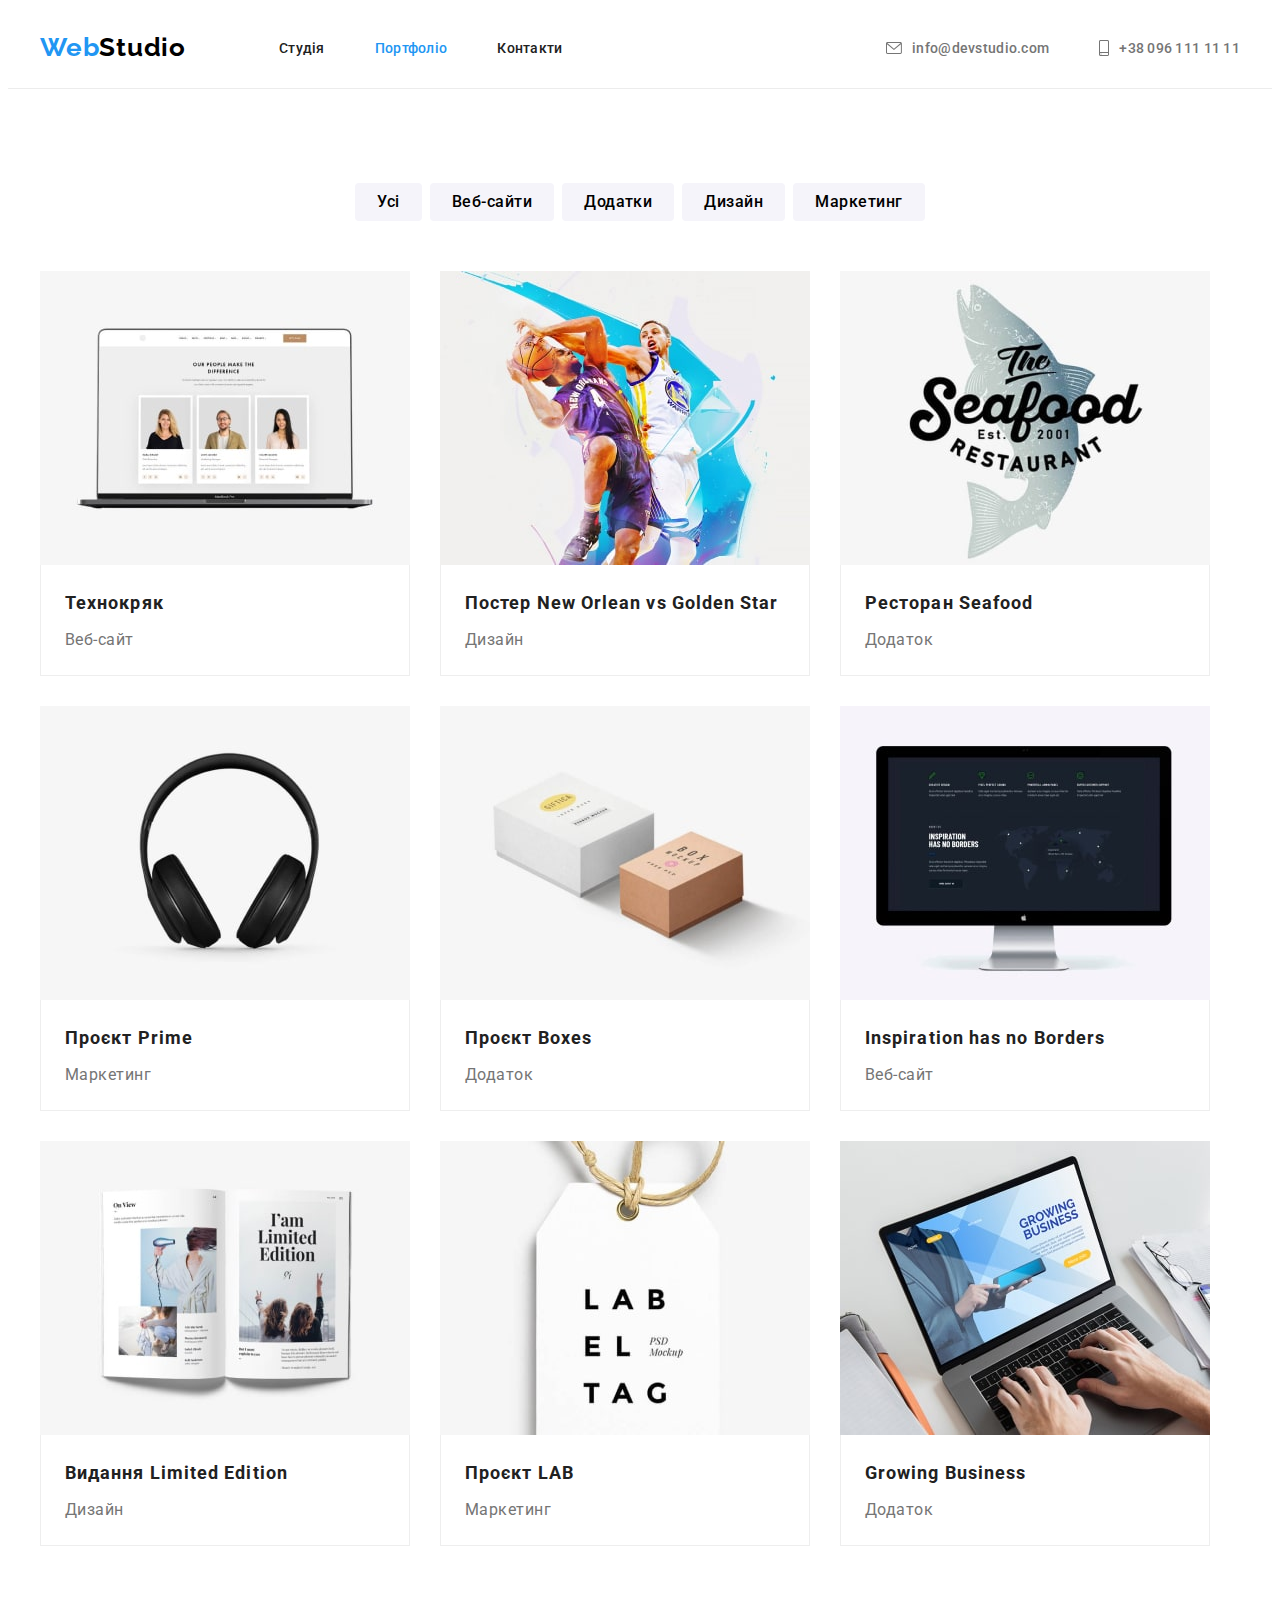
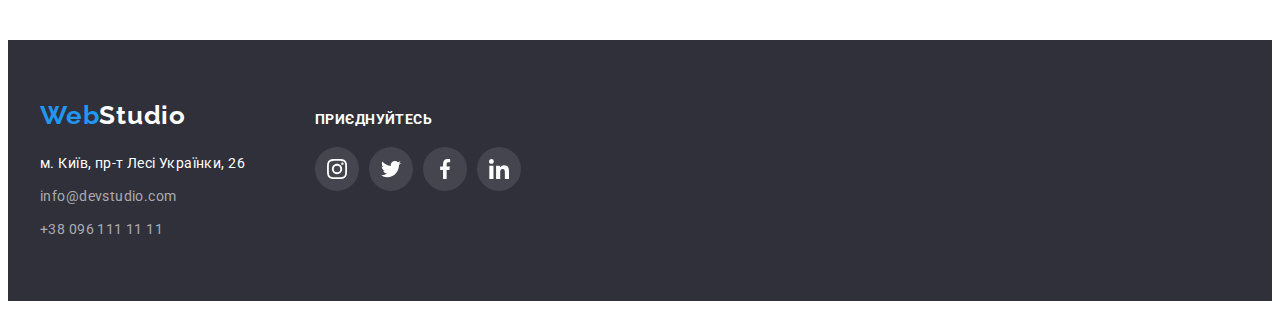
==== portfolio.html @ c8c165ee "Initial commit" ====
<!DOCTYPE html>
<html lang="uk">
  <head>
    <meta charset="UTF-8" />
    <meta http-equiv="X-UA-Compatible" content="IE=edge" />
    <meta name="viewport" content="width=device-width, initial-scale=1.0" />
    <!-- Шрифти -->
    <link rel="preconnect" href="https://fonts.googleapis.com" />
    <link rel="preconnect" href="https://fonts.gstatic.com" crossorigin />
    <link
      href="https://fonts.googleapis.com/css2?family=Raleway:wght@700&family=Roboto:wght@400;500;700;900&display=swap"
      rel="stylesheet"
    />
    <!-- Нормалізація вбудованих налаштувань браузера -->
    <link
      rel="stylesheet"
      href="https://cdnjs.cloudflare.com/ajax/libs/modern-normalize/1.1.0/modern-normalize.min.css"
      integrity="sha512-wpPYUAdjBVSE4KJnH1VR1HeZfpl1ub8YT/NKx4PuQ5NmX2tKuGu6U/JRp5y+Y8XG2tV+wKQpNHVUX03MfMFn9Q=="
      crossorigin="anonymous"
      referrerpolicy="no-referrer"
    />
    <!-- Стилі -->
    <link rel="stylesheet" href="./css/styles.css" />
    <title>Портфоліо</title>
  </head>
  <body class="page">
    <!-- Верхня лінія -->
    <header class="header">
      <div class="container top-line">
        <nav class="nav">
          <a class="logo-top logo link" href="./index.html"
            ><span class="logo-blue">Web</span>Studio</a
          >
          <ul class="nav-list list">
            <li class="nav-list-item">
              <a class="nav-list-link link" href="./index.html">Студія</a>
            </li>
            <li class="nav-list-item">
              <a class="nav-list-link link active" href="./portfolio.html"
                >Портфоліо</a
              >
            </li>
            <li class="nav-list-item">
              <a class="nav-list-link link" href="">Контакти</a>
            </li>
          </ul>
        </nav>
        <ul class="contacts-list list">
          <li class="contacts-list-item">
            <a class="contacts-list-link link" href="mailto:info@devstudio.com">
              <svg class="contact-list-icon" width="16" height="12">
                <use href="./images/icons.svg#envelope"></use>
              </svg>
              info@devstudio.com</a
            >
          </li>
          <li class="contacts-list-item tel">
            <a class="contacts-list-link link" href="tel:+380961111111">
              <svg class="contact-list-icon" width="10" height="16">
                <use href="./images/icons.svg#smartphone"></use></svg              >+38 096 111 11 11</a
            >
          </li>
        </ul>
      </div>
    </header>
    <!-- Портфоліо -->
    <main>
      <section class="section">
        <div class="container">
          <h1 class="visually-hidden">Перелік проектів</h1>
          <ul class="filter-list list">
            <li class="filter-item">
              <button class="filter-btn" type="button">Усі</button>
            </li>
            <li class="filter-item">
              <button class="filter-btn" type="button">Веб-сайти</button>
            </li>
            <li class="filter-item">
              <button class="filter-btn" type="button">Додатки</button>
            </li>
            <li class="filter-item">
              <button class="filter-btn" type="button">Дизайн</button>
            </li>
            <li class="filter-item">
              <button class="filter-btn" type="button">Маркетинг</button>
            </li>
          </ul>
          <ul class="project-list list">
            <li class="project-item">
              <a class="project-link link" href="">
                <img
                  class="img"
                  src="images/projects/img5.jpg"
                  alt="Відкритий ноутбук"
                  width="370"
                />
                <div class="proj-gr">
                  <h2 class="project-title">Технокряк</h2>
                  <p class="project-txt">Веб-сайт</p>
                </div>
              </a>
            </li>
            <li class="project-item">
              <a class="project-link link" href="">
                <img
                  class="img"
                  src="images/projects/img6.jpg"
                  alt="Баскетболісти в стрибку"
                  width="370"
                />
                <div class="proj-gr">
                  <h2 class="project-title">
                    Постер New Orlean vs Golden Star
                  </h2>
                  <p class="project-txt">Дизайн</p>
                </div>
              </a>
            </li>
            <li class="project-item">
              <a class="project-link link" href="">
                <img
                  class="img"
                  src="images/projects/img7.jpg"
                  alt="Постер з назвою ресторану на фоні силуету риби"
                  width="370"
                />
                <div class="proj-gr">
                  <h2 class="project-title">Ресторан Seafood</h2>
                  <p class="project-txt">Додаток</p>
                </div>
              </a>
            </li>
            <li class="project-item">
              <a class="project-link link" href="">
                <img
                  class="img"
                  src="images/projects/img8.jpg"
                  alt="Накладні чорні навушники"
                  width="370"
                />
                <div class="proj-gr">
                  <h2 class="project-title">Проєкт Prime</h2>
                  <p class="project-txt">Маркетинг</p>
                </div>
              </a>
            </li>
            <li class="project-item">
              <a class="project-link link" href="">
                <img
                  class="img"
                  src="images/projects/img9.jpg"
                  alt=" Дві картонні коробки, білого та коричневого кольорів"
                  width="370"
                />
                <div class="proj-gr">
                  <h2 class="project-title">Проєкт Boxes</h2>
                  <p class="project-txt">Додаток</p>
                </div>
              </a>
            </li>
            <li class="project-item">
              <a class="project-link link" href="">
                <img
                  class="img"
                  src="images/projects/img10.jpg"
                  alt="Екран фірми IMac"
                  width="370"
                />
                <div class="proj-gr">
                  <h2 class="project-title">Inspiration has no Borders</h2>
                  <p class="project-txt">Веб-сайт</p>
                </div>
              </a>
            </li>
            <li class="project-item">
              <a class="project-link link" href="">
                <img
                  class="img"
                  src="images/projects/img11.jpg"
                  alt="Розгорнутий журнал"
                  width="370"
                />
                <div class="proj-gr">
                  <h2 class="project-title">Видання Limited Edition</h2>
                  <p class="project-txt">Дизайн</p>
                </div>
              </a>
            </li>
            <li class="project-item">
              <a class="project-link link" href="">
                <img
                  class="img"
                  src="images/projects/img12.jpg"
                  alt="Білий ярличок"
                  width="370"
                />
                <div class="proj-gr">
                  <h2 class="project-title">Проєкт LAB</h2>
                  <p class="project-txt">Маркетинг</p>
                </div>
              </a>
            </li>
            <li class="project-item">
              <a class="project-link link" href="">
                <img
                  class="img"
                  src="images/projects/img13.jpg"
                  alt="Долоні на клавіатурі ноутбука"
                  width="370"
                />
                <div class="proj-gr">
                  <h2 class="project-title">Growing Business</h2>
                  <p class="project-txt">Додаток</p>
                </div>
              </a>
            </li>
          </ul>
        </div>
      </section>
    </main>
    <!-- Підвал -->
    <footer class="footer">
      <div class="container">
        <div class="real-online">
          <div class="real-address">
            <a class="logo-footer logo link" href="./index.html">
              <span class="logo-blue">Web</span
              ><span class="logo-light">Studio</span>
            </a>
            <address class="address">
              <ul class="list">
                <li class="address-item">
                  <a
                    class="footer-link link"
                    href="https://goo.gl/maps/6nsa5F7GKTP2XK6V9"
                    target="_blank"
                    rel="noopener noreferrer"
                    >м. Київ, пр-т Лесі Українки, 26</a
                  >
                </li>
                <li class="address-item">
                  <a
                    class="footer-contacts link"
                    href="mailto:info@devstudio.com"
                    >info@devstudio.com</a
                  >
                </li>
                <li class="address-item">
                  <a class="footer-contacts link" href="tel:+380961111111"
                    >+38 096 111 11 11</a
                  >
                </li>
              </ul>
            </address>
          </div>
          <div class="online-address">
            <h2 class="social-title">Приєднуйтесь</h2>
            <ul class="social-list list">
              <li class="social-item">
                <a
                  href="http://Instagram.com"
                  aria-label="Instagram"
                  target="_blank"
                  rel="noopener noreferrer"
                  class="social-link"
                  ><svg class="social-icon" width="20" height="20">
                    <use href="./images/icons.svg#instagram"></use></svg
                ></a>
              </li>
              <li class="social-item">
                <a
                  href="http://Twitter.com"
                  aria-label="Twitter"
                  target="_blank"
                  rel="noopener noreferrer"
                  class="social-link"
                  ><svg class="social-icon" width="20" height="20">
                    <use href="./images/icons.svg#twitter"></use></svg
                ></a>
              </li>
              <li class="social-item">
                <a
                  href="http://Facebook.com"
                  aria-label="Facebook"
                  target="_blank"
                  rel="noopener noreferrer"
                  class="social-link"
                  ><svg class="social-icon" width="20" height="20">
                    <use href="./images/icons.svg#facebook"></use></svg
                ></a>
              </li>
              <li class="social-item">
                <a
                  href="http://Linkedin.com"
                  aria-label="LinkedIn"
                  target="_blank"
                  rel="noopener noreferrer"
                  class="social-link"
                  ><svg class="social-icon" width="20" height="20">
                    <use href="./images/icons.svg#linkedin"></use></svg
                ></a>
              </li>
            </ul>
          </div>
        </div>
      </div>
    </footer>
  </body>
</html>
---- css/styles.css ----
:root {
  /* Шрифти */
  --main-font: "Roboto", sans-serif;
  --secondary-font: "Raleway", sans-serif;

  /* Кольори тексту */
  --main-txt-cl: #212121;
  --secondary-txt-cl: #757575;
  --light-txt-cl: #ffffff;
  --light-txt-cl-60: rgba(255, 255, 255, 0.6);
  --accent-txt-cl: #2196f3;

  /* Кольори фону */
  --main-bg-cl: #ffffff;
  --light-bg-cl: #f5f4fa;
  --dark-bg-cl: #2f303a;
  --accent-bg-cl: #2196f3;
  --accent-bg-hover-cl: #188ce8;

  /* Додаткові кольори */
  --additional-cl: #000000;
  --top-border-line-cl: #ececec;
  --portfolio-border-cl: #eeeeee;
  --social-icon-cl: #afb1b8;
  --social-icon-cl-10: rgba(255, 255, 255, 0.1);

  /* Тіні */
  --box-shadow-tm: 0px 1px 3px rgba(0, 0, 0, 0.12),
    0px 1px 1px rgba(0, 0, 0, 0.14), 0px 2px 1px rgba(0, 0, 0, 0.2);
  --box-shadow-btn: 0px 3px 1px rgba(0, 0, 0, 0.1),
    0px 1px 2px rgba(0, 0, 0, 0.08), 0px 2px 2px rgba(0, 0, 0, 0.12);
  --box-shadow-btn-hover: 0px 4px 4px rgba(0, 0, 0, 0.15);
  --box-shadow-pf-hover: 0px 1px 1px rgba(0, 0, 0, 0.12),
    0px 4px 4px rgba(0, 0, 0, 0.06), 1px 4px 6px rgba(0, 0, 0, 0.16);
}

/* Видалення зайвих вбудованих налаштувань*/
.link {
  text-decoration: none;
  color: currentColor;
}
.list {
  list-style: none;
}
h1,
h2,
h3,
h4,
h5,
h6,
p,
ul {
  margin: 0;
  padding: 0;
}
.visually-hidden {
  position: absolute;
  width: 1px;
  height: 1px;
  margin: -1px;
  border: 0;
  padding: 0;
  white-space: nowrap;
  clip-path: inset(100%);
  clip: rect(0 0 0 0);
  overflow: hidden;
}

/**
  |============================
  | ЗАГАЛЬНІ НАЛАШТУВАННЯ СТОРІНКИ
  |============================
*/
.page {
  font-family: var(--main-font);
  font-size: 14px;
  line-height: calc(24 / 14);
  letter-spacing: 0.03em;
  color: var(--main-txt-cl);
  background-color: var(--main-bg-cl);
}

/**
     |============================
     | КОНТЕЙНЕР
     |============================
   */
.container {
  width: 1200px;
  padding-left: 15px;
  padding-right: 15px;
  margin: 0 auto;
}

/**
  |============================
  | ВЕРХНЯ ЛІНІЯ
  |============================
*/
.header {
  border-bottom: 1px solid var(--top-border-line-cl);
}

.top-line {
  display: flex;
  align-items: center;
}

.nav {
  display: flex;
  align-items: center;
}

.logo {
  font-family: var(--secondary-font);
  font-weight: 700;
  font-size: 26px;
  line-height: calc(31 / 26);
  letter-spacing: 0.03em;
  color: var(--additional-cl);

  display: block;
}
.logo-top {
  padding-top: 24px;
  padding-bottom: 25px;
}
.logo-footer {
  margin-bottom: 20px;
}
.logo-blue {
  color: var(--accent-txt-cl);
}
.logo-light {
  color: var(--light-txt-cl);
}

.nav-list,
.contacts-list {
  font-weight: 500;
  line-height: calc(16 / 14);
  letter-spacing: 0.02em;

  display: flex;
}
.nav-list {
  margin-left: 93px;
}
.contacts-list {
  color: var(--secondary-txt-cl);
  margin-left: auto;
}
.nav-list-item:not(:last-child),
.contacts-list-item:not(:last-child) {
  margin-right: 50px;
}

.nav-list-link:hover,
.nav-list-link:focus,
.contacts-list-link:hover,
.contacts-list-link:focus {
  color: var(--accent-txt-cl);
}
.nav-list-link.active {
  color: var(--accent-txt-cl);
}
.nav-list-link,
.contacts-list-link {
  display: flex;
  align-items: center;
  padding-top: 32px;
  padding-bottom: 32px;
}
.contact-list-icon {
  margin-right: 10px;
  fill: currentColor;
}

/**
  |============================
  | ШАПКА
  |============================
*/

.section-one {
  background-color: var(--dark-bg-cl);
  text-align: center;
  padding-bottom: 200px;
  padding-top: 200px;
  margin: 0;
}

.overlay {
  max-width: 1600px;
  margin-left: auto;
  margin-right: auto;
  background-image: linear-gradient(
      to right,
      rgba(47, 48, 58, 0.4),
      rgba(47, 48, 58, 0.4)
    ),
    url(../images/hero-img.jpg);
  background-position: center;
  background-repeat: no-repeat;
  background-size: cover;
}

/* Заголовок */
.section-one-title {
  font-weight: 900;
  font-size: 44px;
  line-height: calc(60 / 44);
  text-align: center;
  letter-spacing: 0.06em;
  text-transform: uppercase;
  color: var(--light-txt-cl);

  margin-left: auto;
  margin-right: auto;
  width: 696px;
}

/* Кнопка */
.section-one-btn {
  font-family: inherit;
  font-weight: 700;
  font-size: 16px;
  line-height: calc(30 / 16);
  letter-spacing: 0.06em;
  border: none;
  cursor: pointer;
  color: var(--light-txt-cl);
  background-color: var(--accent-bg-cl);

  border-radius: 4px;
  padding: 10px 32px;
  margin-top: 30px;
  min-width: 216px;
}
.section-one-btn:hover,
.section-one-btn:focus {
  background-color: var(--accent-bg-hover-cl);
  box-shadow: var(--box-shadow-btn-hover);
}

/**
  |============================
  | ОСОБЛИВОСТІ
  |============================
*/
.section {
  padding-top: 94px;
  padding-bottom: 94px;
}
.feature-list {
  display: flex;
  gap: 30px;
}
.feature-item {
  flex-basis: calc(100% / 4);
}
.feature-title {
  font-size: inherit;
  line-height: calc(16 / 14);
  text-transform: uppercase;
  margin-bottom: 10px;
}
.feature-text {
  color: var(--secondary-txt-cl);
}
.feature-icon {
  display: flex;
  justify-content: center;
  align-items: center;
  height: 120px;
  background: #f5f4fa;
  border-radius: 4px;
  margin-bottom: 30px;
}

/**
  |============================
  | ЧИМ МИ ЗАЙМАЄМОСЯ
  |============================
*/
.work {
  padding-top: 0;
}
.work-title {
  font-size: 36px;
  line-height: calc(42 / 36);
  letter-spacing: 0.03em;

  text-align: center;
  margin-bottom: 50px;
}
.work-list {
  display: flex;
}
.work-item:not(:last-child) {
  margin-right: 30px;
}
.img {
  display: block;
  max-width: 100%;
  height: auto;
}

/**
  |============================
  | НАША КОМАНДА
  |============================
*/

.team {
  background-color: var(--light-bg-cl);
}
.team-title {
  font-size: 36px;
  line-height: calc(42 / 36);
  letter-spacing: 0.03em;

  text-align: center;
  margin-bottom: 50px;
}

.team-list {
  display: flex;
  text-align: center;
}
.team-item:not(:last-child) {
  margin-right: 30px;
}
.team-item {
  box-shadow: var(--box-shadow-tm);
  border-radius: 0px 0px 4px 4px;
  background-color: var(--main-bg-cl);
}
.teammate-group {
  padding-top: 30px;
  padding-bottom: 30px;
}
.teammate-title {
  font-weight: 500;
  font-size: 16px;
  line-height: calc(19 / 16);
  letter-spacing: 0.03em;

  margin-bottom: 10px;
}
.teammate-txt {
  font-size: 16px;
  line-height: calc(19 / 16);
  letter-spacing: 0.03em;
  color: var(--secondary-txt-cl);
  margin-bottom: 16px;
}
.social-list {
  display: flex;
  justify-content: center;
  gap: 10px;
}
.social-item {
  width: 44px;
  height: 44px;
}
.social-links {
  display: flex;
  align-items: center;
  justify-content: center;
  border-radius: 50%;
  background-color: var(--main-bg-cl);
  color: var(--social-icon-cl);
  width: 100%;
  height: 100%;
}
.social-links:hover,
.social-links:focus {
  background-color: var(--accent-bg-cl);
  color: var(--light-txt-cl);
  cursor: pointer;
}
.social-icon {
  fill: currentColor;
}
/**
  |============================
  | ПОСТІЙНІ КЛІЄНТИ
  |============================
*/

.clients-title {
  font-size: 36px;
  line-height: 42px;
  text-align: center;
  letter-spacing: 0.03em;
  color: var(--main-txt-cl);
  margin-bottom: 50px;
}

.clients-list {
  display: flex;
  justify-content: center;
  gap: 30px;
}
.clients-item {
  width: 170px;
  height: 92px;
}
.clients-link {
  display: flex;
  width: 100%;
  height: 100%;
  justify-content: center;
  align-items: center;
  color: var(--social-icon-cl);
  border: 1px solid var(--social-icon-cl);
  border-radius: 4px;
}
.clients-link:hover,
.clients-link:focus {
  border: 1px solid var(--accent-bg-cl);
  color: var(--accent-txt-cl);
}
.clients-icon {
  fill: currentColor;
}
/**
  |============================
  | ПІДВАЛ
  |============================
*/
.footer {
  color: var(--light-txt-cl);
  background-color: var(--dark-bg-cl);
  padding-top: 60px;
  padding-bottom: 60px;
}
.address {
  font-style: normal;
}
.address-item:not(:last-child) {
  margin-bottom: 9px;
}
.footer-contacts {
  color: var(--light-txt-cl-60);
}

.footer-contacts:hover,
.footer-contacts:focus,
.footer-link:hover,
.footer-link:focus {
  color: var(--accent-txt-cl);
}
.real-online {
  display: flex;
  align-items: baseline;
}
.real-address {
  margin-right: 70px;
}
.social-title {
  font-size: inherit;
  line-height: calc(16 / 14);
  letter-spacing: 0.03em;
  text-transform: uppercase;
  color: var(--light-txt-cl);

  margin-bottom: 20px;
}
.social-link {
  display: flex;
  align-items: center;
  justify-content: center;
  border-radius: 50%;
  background-color: var(--social-icon-cl-10);
  color: var(--light-txt-cl);
  width: 100%;
  height: 100%;
}

.social-link:hover,
.social-link:focus {
  background-color: var(--accent-bg-cl);
  color: var(--light-txt-cl);
  cursor: pointer;
}

/**
  |============================
  | ПОРТФОЛІО
  |============================
*/

.filter-list {
  display: flex;
  margin-bottom: 50px;
  justify-content: center;
}
.filter-btn {
  font-family: inherit;
  font-weight: 500;
  font-size: 16px;
  line-height: calc(26 / 16);
  letter-spacing: 0.03em;
  cursor: pointer;
  border: none;
  background-color: var(--light-bg-cl);

  border-radius: 4px;
  padding: 6px 22px;
}
.filter-item:not(:last-child) {
  margin-right: 8px;
}
.filter-btn:hover,
.filter-btn:focus {
  color: var(--light-txt-cl);
  background-color: var(--accent-bg-cl);
  box-shadow: var(--box-shadow-btn);
}

/**
  |============================
  | ПРОЕКТИ-ПОРТФОЛІО
  |============================
*/
.project-list {
  display: flex;
  flex-wrap: wrap;
  gap: 30px;
}
.project-link {
  display: block;
}
.project-link:hover,
.project-link:focus {
  box-shadow: var(--box-shadow-pf-hover);
}

.project-title {
  font-size: 18px;
  line-height: calc(36 / 18);
  letter-spacing: 0.06em;
  margin-bottom: 4px;
}
.project-txt {
  font-size: 16px;
  line-height: calc(30 / 16);
  letter-spacing: 0.03em;
  color: var(--secondary-txt-cl);
}
.proj-gr {
  padding: 20px 24px;
  border-bottom: 1px solid var(--portfolio-border-cl);
  border-left: 1px solid var(--portfolio-border-cl);
  border-right: 1px solid var(--portfolio-border-cl);
}
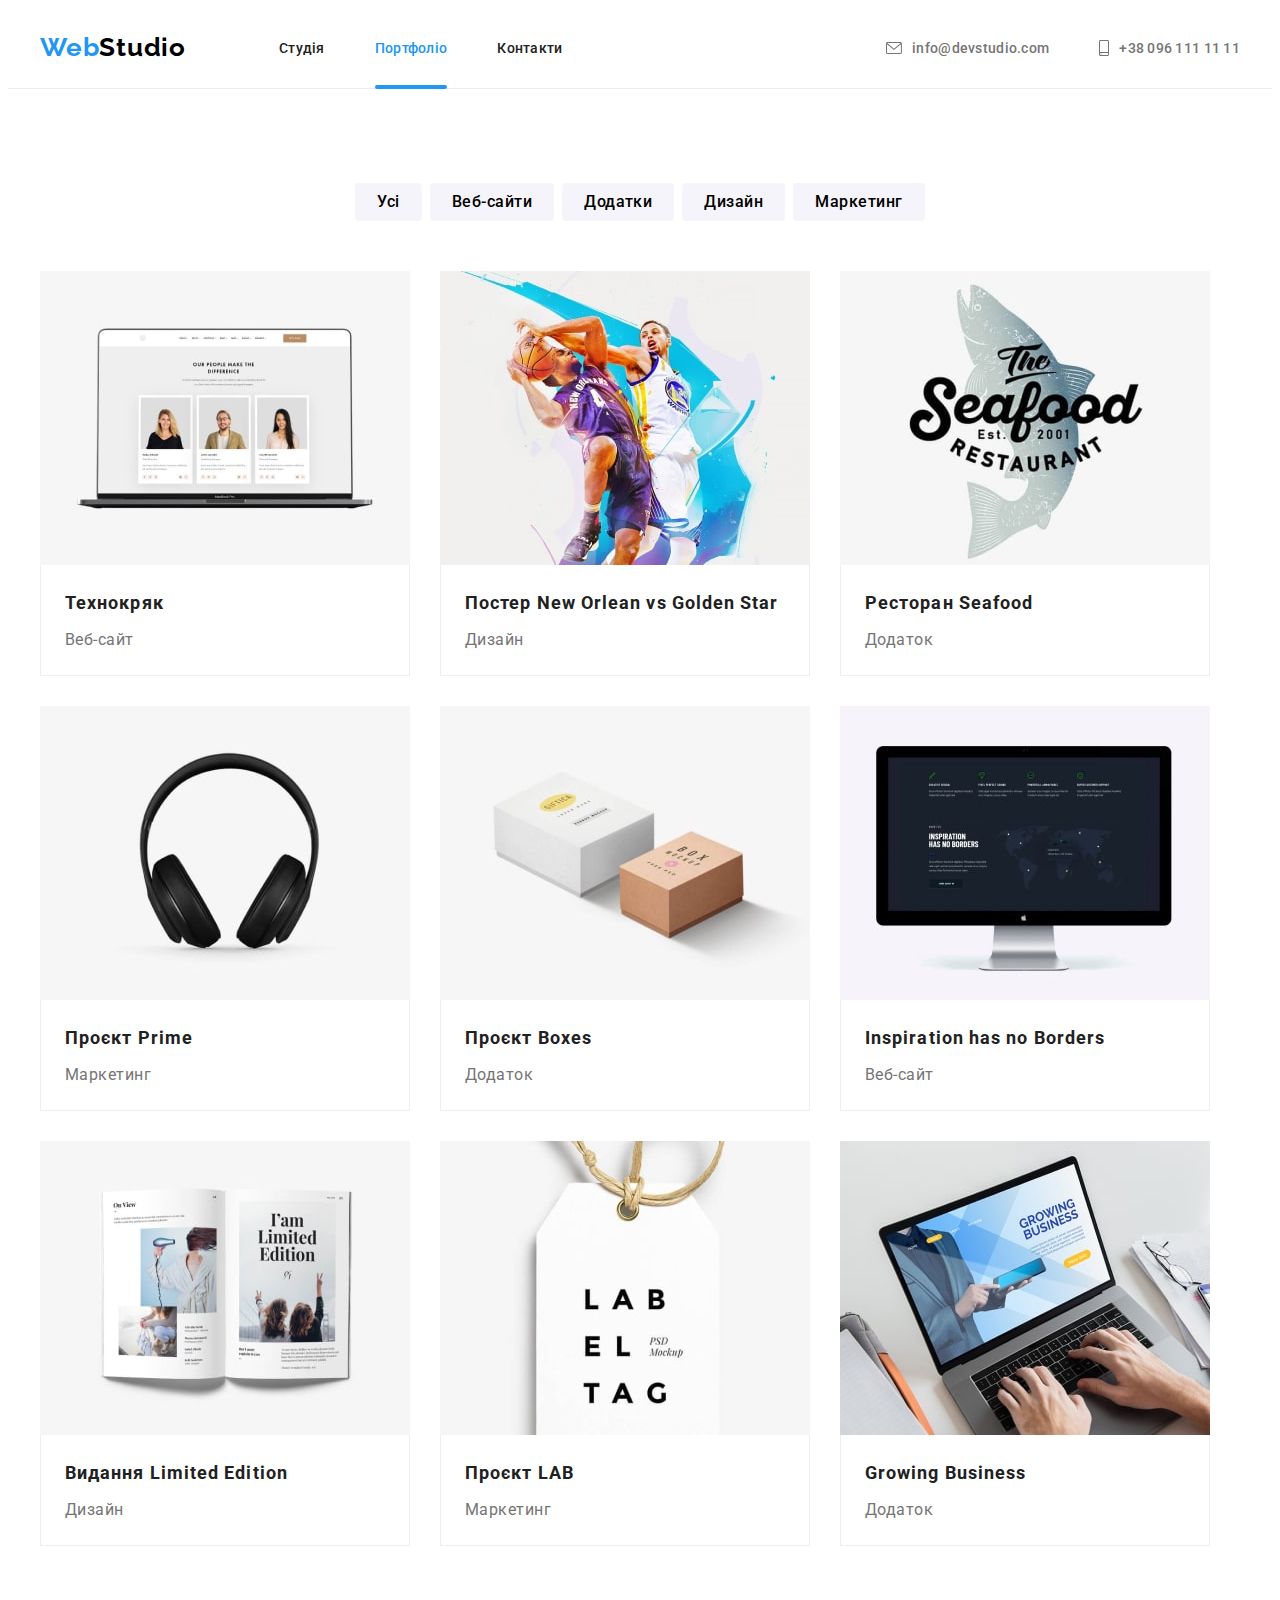
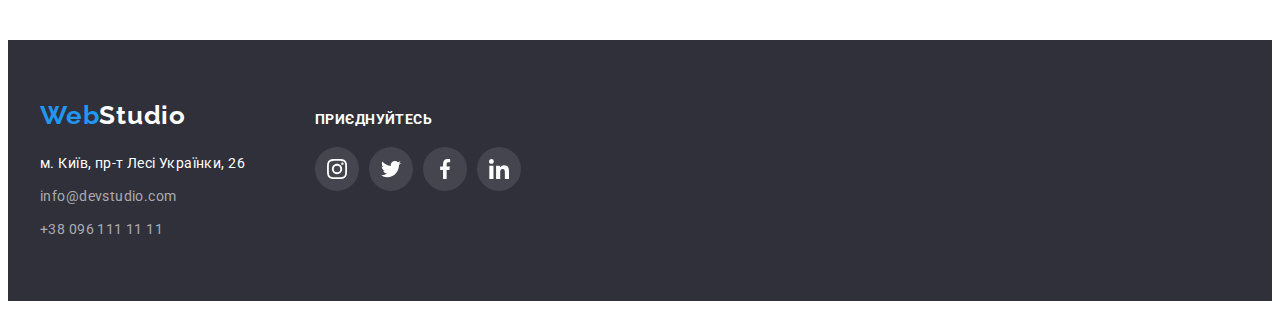
==== commit 7d746689: "стан без портфоліо і модалу" ====
--- a/portfolio.html
+++ b/portfolio.html
@@ -57,8 +57,10 @@
           <li class="contacts-list-item tel">
             <a class="contacts-list-link link" href="tel:+380961111111">
               <svg class="contact-list-icon" width="10" height="16">
-                <use href="./images/icons.svg#smartphone"></use></svg              >+38 096 111 11 11</a
-            >
+                <use href="./images/icons.svg#smartphone"></use>
+              </svg>
+              +38 096 111 11 11
+            </a>
           </li>
         </ul>
       </div>
@@ -98,6 +100,13 @@
                   <h2 class="project-title">Технокряк</h2>
                   <p class="project-txt">Веб-сайт</p>
                 </div>
+                <div class="project-overlay">
+                  <p class="project-overlay-txt">
+                    Ресурс пропонує комплексні пропозиції з різним рівнем
+                    функціоналу та сервісів. Все це дозволить відвідувачу
+                    отримати вичерпні відомості про компанію чи приватну особу.
+                  </p>
+                </div>
               </a>
             </li>
             <li class="project-item">
@@ -114,6 +123,13 @@
                   </h2>
                   <p class="project-txt">Дизайн</p>
                 </div>
+                <div class="project-overlay">
+                  <p class="project-overlay-txt">
+                    Ресурс пропонує комплексні пропозиції з різним рівнем
+                    функціоналу та сервісів. Все це дозволить відвідувачу
+                    отримати вичерпні відомості про компанію чи приватну особу.
+                  </p>
+                </div>
               </a>
             </li>
             <li class="project-item">
@@ -128,6 +144,13 @@
                   <h2 class="project-title">Ресторан Seafood</h2>
                   <p class="project-txt">Додаток</p>
                 </div>
+                <div class="project-overlay">
+                  <p class="project-overlay-txt">
+                    Ресурс пропонує комплексні пропозиції з різним рівнем
+                    функціоналу та сервісів. Все це дозволить відвідувачу
+                    отримати вичерпні відомості про компанію чи приватну особу.
+                  </p>
+                </div>
               </a>
             </li>
             <li class="project-item">
@@ -142,6 +165,13 @@
                   <h2 class="project-title">Проєкт Prime</h2>
                   <p class="project-txt">Маркетинг</p>
                 </div>
+                <div class="project-overlay">
+                  <p class="project-overlay-txt">
+                    Ресурс пропонує комплексні пропозиції з різним рівнем
+                    функціоналу та сервісів. Все це дозволить відвідувачу
+                    отримати вичерпні відомості про компанію чи приватну особу.
+                  </p>
+                </div>
               </a>
             </li>
             <li class="project-item">
@@ -156,6 +186,13 @@
                   <h2 class="project-title">Проєкт Boxes</h2>
                   <p class="project-txt">Додаток</p>
                 </div>
+                <div class="project-overlay">
+                  <p class="project-overlay-txt">
+                    Ресурс пропонує комплексні пропозиції з різним рівнем
+                    функціоналу та сервісів. Все це дозволить відвідувачу
+                    отримати вичерпні відомості про компанію чи приватну особу.
+                  </p>
+                </div>
               </a>
             </li>
             <li class="project-item">
@@ -170,6 +207,13 @@
                   <h2 class="project-title">Inspiration has no Borders</h2>
                   <p class="project-txt">Веб-сайт</p>
                 </div>
+                <div class="project-overlay">
+                  <p class="project-overlay-txt">
+                    Ресурс пропонує комплексні пропозиції з різним рівнем
+                    функціоналу та сервісів. Все це дозволить відвідувачу
+                    отримати вичерпні відомості про компанію чи приватну особу.
+                  </p>
+                </div>
               </a>
             </li>
             <li class="project-item">
@@ -184,6 +228,13 @@
                   <h2 class="project-title">Видання Limited Edition</h2>
                   <p class="project-txt">Дизайн</p>
                 </div>
+                <div class="project-overlay">
+                  <p class="project-overlay-txt">
+                    Ресурс пропонує комплексні пропозиції з різним рівнем
+                    функціоналу та сервісів. Все це дозволить відвідувачу
+                    отримати вичерпні відомості про компанію чи приватну особу.
+                  </p>
+                </div>
               </a>
             </li>
             <li class="project-item">
@@ -198,6 +249,13 @@
                   <h2 class="project-title">Проєкт LAB</h2>
                   <p class="project-txt">Маркетинг</p>
                 </div>
+                <div class="project-overlay">
+                  <p class="project-overlay-txt">
+                    Ресурс пропонує комплексні пропозиції з різним рівнем
+                    функціоналу та сервісів. Все це дозволить відвідувачу
+                    отримати вичерпні відомості про компанію чи приватну особу.
+                  </p>
+                </div>
               </a>
             </li>
             <li class="project-item">
@@ -211,6 +269,13 @@
                 <div class="proj-gr">
                   <h2 class="project-title">Growing Business</h2>
                   <p class="project-txt">Додаток</p>
+                </div>
+                <div class="project-overlay">
+                  <p class="project-overlay-txt">
+                    Ресурс пропонує комплексні пропозиції з різним рівнем
+                    функціоналу та сервісів. Все це дозволить відвідувачу
+                    отримати вичерпні відомості про компанію чи приватну особу.
+                  </p>
                 </div>
               </a>
             </li>
@@ -262,10 +327,11 @@
                   aria-label="Instagram"
                   target="_blank"
                   rel="noopener noreferrer"
-                  class="social-link"
+                  class="social-links footer-bg-cl-link"
                   ><svg class="social-icon" width="20" height="20">
-                    <use href="./images/icons.svg#instagram"></use></svg
-                ></a>
+                    <use href="./images/icons.svg#instagram"></use>
+                  </svg>
+                </a>
               </li>
               <li class="social-item">
                 <a
@@ -273,10 +339,11 @@
                   aria-label="Twitter"
                   target="_blank"
                   rel="noopener noreferrer"
-                  class="social-link"
+                  class="social-links footer-bg-cl-link"
                   ><svg class="social-icon" width="20" height="20">
-                    <use href="./images/icons.svg#twitter"></use></svg
-                ></a>
+                    <use href="./images/icons.svg#twitter"></use>
+                  </svg>
+                </a>
               </li>
               <li class="social-item">
                 <a
@@ -284,10 +351,11 @@
                   aria-label="Facebook"
                   target="_blank"
                   rel="noopener noreferrer"
-                  class="social-link"
+                  class="social-links footer-bg-cl-link"
                   ><svg class="social-icon" width="20" height="20">
-                    <use href="./images/icons.svg#facebook"></use></svg
-                ></a>
+                    <use href="./images/icons.svg#facebook"></use>
+                  </svg>
+                </a>
               </li>
               <li class="social-item">
                 <a
@@ -295,10 +363,11 @@
                   aria-label="LinkedIn"
                   target="_blank"
                   rel="noopener noreferrer"
-                  class="social-link"
+                  class="social-links footer-bg-cl-link"
                   ><svg class="social-icon" width="20" height="20">
-                    <use href="./images/icons.svg#linkedin"></use></svg
-                ></a>
+                    <use href="./images/icons.svg#linkedin"></use>
+                  </svg>
+                </a>
               </li>
             </ul>
           </div>
--- a/css/styles.css
+++ b/css/styles.css
@@ -32,6 +32,7 @@
   --box-shadow-btn-hover: 0px 4px 4px rgba(0, 0, 0, 0.15);
   --box-shadow-pf-hover: 0px 1px 1px rgba(0, 0, 0, 0.12),
     0px 4px 4px rgba(0, 0, 0, 0.06), 1px 4px 6px rgba(0, 0, 0, 0.16);
+  --backdrop-bg-cl: rgba(0, 0, 0, 0.2);
 }
 
 /* Видалення зайвих вбудованих налаштувань*/
@@ -163,13 +164,29 @@
 }
 .nav-list-link.active {
   color: var(--accent-txt-cl);
-}
+  position: relative;
+}
+
+.nav-list-link.active::after {
+  content: "";
+  display: block;
+  width: 100%;
+  height: 4px;
+  background-color: var(--accent-txt-cl);
+  border-radius: 4px;
+
+  position: absolute;
+  bottom: -1.5%;
+}
+
 .nav-list-link,
 .contacts-list-link {
   display: flex;
   align-items: center;
   padding-top: 32px;
   padding-bottom: 32px;
+
+  transition: color 250ms cubic-bezier(0.4, 0, 0.2, 1);
 }
 .contact-list-icon {
   margin-right: 10px;
@@ -236,13 +253,58 @@
   padding: 10px 32px;
   margin-top: 30px;
   min-width: 216px;
+
+  transition: background-color 1250ms cubic-bezier(0.4, 0, 0.2, 1),
+    box-shadow 1250ms cubic-bezier(0.4, 0, 0.2, 1);
 }
 .section-one-btn:hover,
 .section-one-btn:focus {
   background-color: var(--accent-bg-hover-cl);
   box-shadow: var(--box-shadow-btn-hover);
 }
-
+/* Модальне вікно */
+.backdrop {
+  position: fixed;
+  top: 0;
+  left: 0;
+  z-index: 1;
+  width: 100%;
+  height: 100%;
+
+  background: var(--backdrop-bg-cl);
+}
+.backdrop.is-hidden {
+  opacity: 0;
+  pointer-events: none;
+  visibility: hidden;
+}
+.modal {
+  position: absolute;
+  width: 528px;
+  height: 581px;
+  left: 50%;
+  top: 50%;
+  transform: translate(-50%, -50%);
+
+  background: #ffffff;
+  box-shadow: 0px 1px 3px rgba(0, 0, 0, 0.12), 0px 1px 1px rgba(0, 0, 0, 0.14),
+    0px 2px 1px rgba(0, 0, 0, 0.2);
+  border-radius: 4px;
+}
+.modal-btn {
+  position: absolute;
+  top: 8px;
+  right: 8px;
+  width: 30px;
+  height: 30px;
+  padding: 0;
+  border-radius: 50%;
+  border: 1px solid rgba(0, 0, 0, 0.1);
+  display: flex;
+  align-items: center;
+  justify-content: center;
+  cursor: pointer;
+}
 /**
   |============================
   | ОСОБЛИВОСТІ
@@ -305,7 +367,24 @@
   max-width: 100%;
   height: auto;
 }
-
+.work-item {
+  position: relative;
+}
+.work-item-title {
+  position: absolute;
+  top: 224px;
+  padding-top: 27px;
+  padding-bottom: 27px;
+  width: 100%;
+
+  font-size: 14px;
+  line-height: calc(16 / 14);
+  text-align: center;
+  letter-spacing: 0.03em;
+  text-transform: uppercase;
+  color: #ffffff;
+  background: rgba(47, 48, 58, 0.8);
+}
 /**
   |============================
   | НАША КОМАНДА
@@ -373,6 +452,9 @@
   color: var(--social-icon-cl);
   width: 100%;
   height: 100%;
+
+  transition: background-color 250ms cubic-bezier(0.4, 0, 0.2, 1),
+    color 250ms cubic-bezier(0.4, 0, 0.2, 1);
 }
 .social-links:hover,
 .social-links:focus {
@@ -416,6 +498,9 @@
   color: var(--social-icon-cl);
   border: 1px solid var(--social-icon-cl);
   border-radius: 4px;
+
+  transition: color 250ms cubic-bezier(0.4, 0, 0.2, 1),
+    border 250ms cubic-bezier(0.4, 0, 0.2, 1);
 }
 .clients-link:hover,
 .clients-link:focus {
@@ -444,6 +529,17 @@
 }
 .footer-contacts {
   color: var(--light-txt-cl-60);
+
+  transition: color 250ms cubic-bezier(0.4, 0, 0.2, 1);
+}
+.footer-link {
+  transition: color 250ms cubic-bezier(0.4, 0, 0.2, 1);
+}
+.social-links:hover,
+.social-links:focus {
+  background-color: var(--accent-bg-cl);
+  color: var(--light-txt-cl);
+  cursor: pointer;
 }
 
 .footer-contacts:hover,
@@ -468,22 +564,9 @@
 
   margin-bottom: 20px;
 }
-.social-link {
-  display: flex;
-  align-items: center;
-  justify-content: center;
-  border-radius: 50%;
+.footer-bg-cl-link {
   background-color: var(--social-icon-cl-10);
   color: var(--light-txt-cl);
-  width: 100%;
-  height: 100%;
-}
-
-.social-link:hover,
-.social-link:focus {
-  background-color: var(--accent-bg-cl);
-  color: var(--light-txt-cl);
-  cursor: pointer;
 }
 
 /**
@@ -509,6 +592,9 @@
 
   border-radius: 4px;
   padding: 6px 22px;
+
+  transition: background-color 250ms cubic-bezier(0.4, 0, 0.2, 1),
+    color 250ms cubic-bezier(0.4, 0, 0.2, 1), box-shadow 250ms cubic-bezier(0.4, 0, 0.2, 1);
 }
 .filter-item:not(:last-child) {
   margin-right: 8px;
@@ -532,6 +618,7 @@
 }
 .project-link {
   display: block;
+  position: relative;
 }
 .project-link:hover,
 .project-link:focus {
@@ -556,3 +643,20 @@
   border-left: 1px solid var(--portfolio-border-cl);
   border-right: 1px solid var(--portfolio-border-cl);
 }
+.project-overlay {
+  position: absolute;
+  top: 0;
+  left: 0;
+  background: rgba(33, 150, 243, 0.9);
+  color: #ffffff;
+  display: none;
+}
+.project-overlay-txt {
+  font-size: 18px;
+  line-height: calc(28 / 18);
+  letter-spacing: 0.03em;
+  padding: 63px 24px;
+}
+.project-link:hover .project-overlay {
+  display: block;
+}
